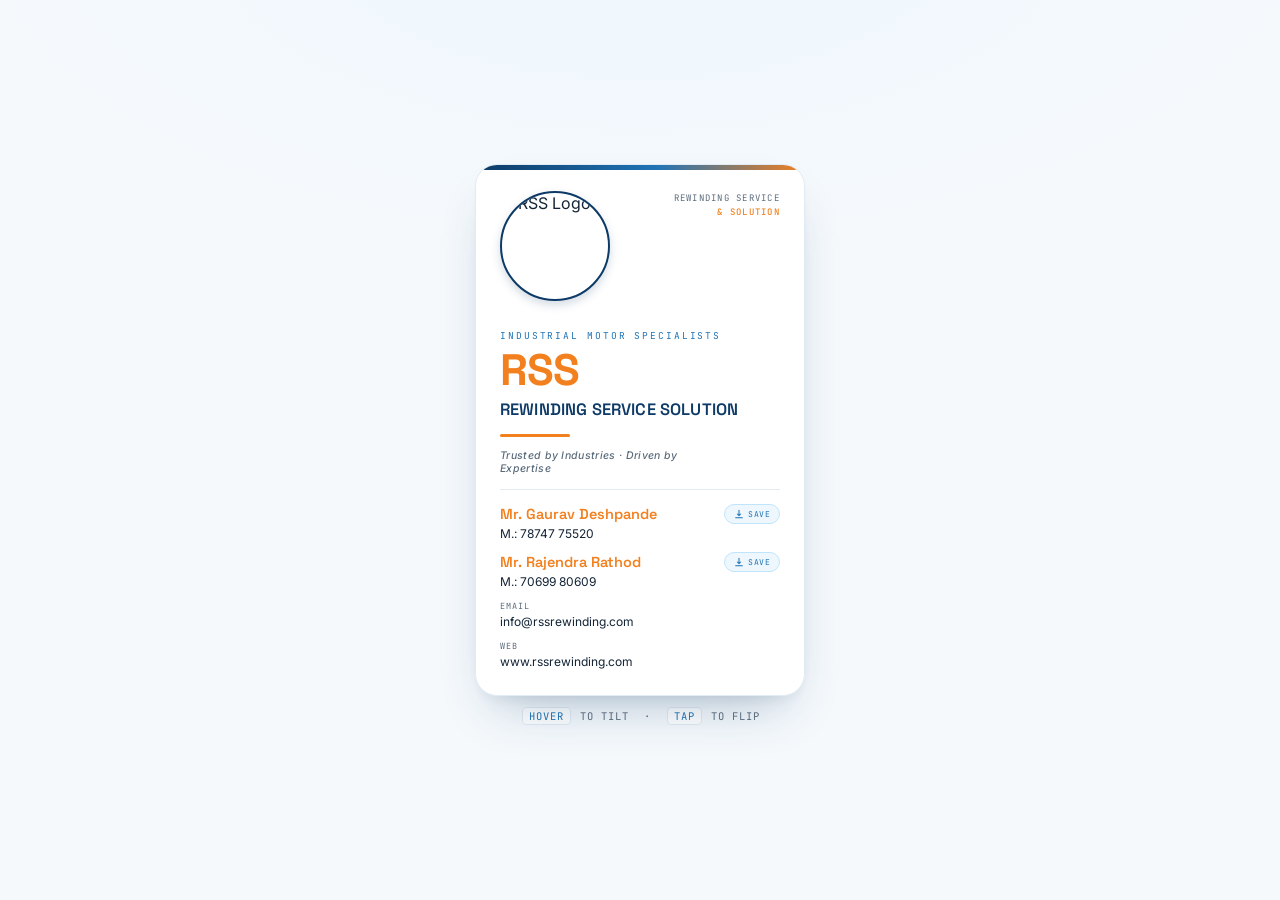
==== index.html @ bc5cca07 "Initial commit" ====
<!doctype html>
<html lang="en">

<head>
    <meta charset="UTF-8" />
    <meta name="viewport" content="width=device-width, initial-scale=1.0, maximum-scale=1" />
    <title>RSS — Rewinding Service Solution</title>
    <link rel="preconnect" href="https://fonts.googleapis.com" />
    <link rel="preconnect" href="https://fonts.gstatic.com" crossorigin />
    <link
        href="https://fonts.googleapis.com/css2?family=Space+Grotesk:wght@500;600;700&family=Inter:wght@400;500;600;700&family=JetBrains+Mono:wght@400;500&display=swap"
        rel="stylesheet" />
    <style>
        :root {
            --navy: #0d3a66;
            --navy-deep: #082138;
            --blue: #1f74b6;
            --sky: #bfe4fb;
            --sky-pale: #eef7fd;
            --orange: #f2801e;
            --orange-dim: #f8ad6b;
            --paper: #ffffff;
            --paper-tint: #f5f9fc;
            --ink: #132436;
            --ink-dim: #5c6c7c;
            --line: #e1ebf3;
            --radius: 22px;
        }

        * {
            box-sizing: border-box;
        }

        html,
        body {
            height: 100%;
        }

        body {
            margin: 0;
            min-height: 100dvh;
            display: flex;
            flex-direction: column;
            align-items: center;
            justify-content: center;
            gap: 22px;
            background:
                radial-gradient(ellipse 90% 60% at 50% -8%, var(--sky-pale) 0%, var(--paper-tint) 60%),
                var(--paper-tint);
            font-family: "Inter", sans-serif;
            color: var(--ink);
            padding: 36px 18px;
            overflow-x: hidden;
        }

        .stage {
            position: relative;
            width: 100%;
            max-width: 330px;
            perspective: 1700px;
        }

        .card-wrap {
            width: 100%;
            aspect-ratio: 0.62/1;
            max-height: 80vh;
            position: relative;
            transform-style: preserve-3d;
            cursor: pointer;
            outline: none;
            opacity: 0;
            transform: translateY(24px) scale(.97);
            animation: riseIn .8s cubic-bezier(.16, .9, .28, 1) .1s forwards;
        }

        @keyframes riseIn {
            to {
                opacity: 1;
                transform: translateY(0) scale(1);
            }
        }

        @keyframes fadeIn {
            to {
                opacity: 1;
            }
        }

        .card {
            position: absolute;
            inset: 0;
            transform-style: preserve-3d;
            transition: transform .15s ease-out;
            will-change: transform;
        }

        .card.flipping {
            transition: transform .7s cubic-bezier(.4, .1, .2, 1);
        }

        .face {
            position: absolute;
            inset: 0;
            border-radius: var(--radius);
            backface-visibility: hidden;
            -webkit-backface-visibility: hidden;
            background: var(--paper);
            border: 1px solid var(--line);
            overflow: hidden;
            display: flex;
            flex-direction: column;
            padding: 26px 24px;
            box-shadow:
                0 26px 50px -22px rgba(13, 58, 102, .32),
                0 8px 18px -10px rgba(13, 58, 102, .14);
        }

        .face.back {
            transform: rotateY(180deg);
        }

        /* signature: a single quiet accent bar along the top edge */
        .topbar {
            position: absolute;
            top: 0;
            left: 0;
            right: 0;
            height: 5px;
            z-index: 0;
            background: linear-gradient(90deg, var(--navy) 0%, var(--blue) 55%, var(--orange) 100%);
        }

        .content {
            position: relative;
            z-index: 1;
            height: 100%;
            display: flex;
            flex-direction: column;
        }

        .row-top {
            display: flex;
            align-items: flex-start;
            justify-content: space-between;
        }

        .logo {
            width: 110px;
            height: 110px;
            border-radius: 50%;
            overflow: hidden;
            display: flex;
            align-items: center;
            justify-content: center;
            background: var(--paper);
            border: 2px solid var(--navy);
            /* Optional gold border */
            flex-shrink: 0;
            box-shadow: 0 4px 10px rgba(13, 58, 102, .18);
        }

        .logo img {
            width: 100%;
            height: 100%;
            object-fit: cover;
            /* Fill the circle */
        }

        .eyebrow {
            font-family: "JetBrains Mono", monospace;
            font-size: 9px;
            letter-spacing: .14em;
            text-transform: uppercase;
            color: var(--ink-dim);
            text-align: right;
            line-height: 1.6;
            max-width: 130px;
        }

        .eyebrow b {
            color: var(--orange);
            font-weight: 500;
        }

        .identity-block {
            margin-top: 22px;
        }

        .company-tag {
            display: inline-block;
            font-family: "JetBrains Mono", monospace;
            font-size: 9.5px;
            letter-spacing: .2em;
            text-transform: uppercase;
            color: var(--blue);
            margin-bottom: 8px;
        }

        .name {
            margin: 0;
            font-family: "Space Grotesk", sans-serif;
            font-weight: 700;
            font-size: 44px;
            line-height: .95;
            letter-spacing: -1px;
            color: var(--orange);
        }

        .name span {
            display: block;
            margin-top: 8px;
            font-size: 16.5px;
            font-weight: 600;
            letter-spacing: .01em;
            line-height: 1.25;
            color: var(--navy);
            text-transform: uppercase;
        }

        .title-divider {
            width: 70px;
            height: 3px;
            margin: 14px 0 12px;
            border-radius: 50px;
            background: var(--orange);
        }

        .role {
            margin: 0;
            font-size: 10.5px;
            font-weight: 500;
            color: var(--ink-dim);
            letter-spacing: .03em;
            max-width: 230px;
            font-style: italic;
        }

        .spacer {
            flex: 1;
        }

        .divider {
            height: 1px;
            background: var(--line);
            margin: 14px 0;
        }

        .contact-grid {
            display: flex;
            flex-direction: column;
            gap: 11px;
        }

        .contact-item {
            display: flex;
            flex-direction: column;
            gap: 2px;
            min-width: 0;
        }

        .contact-item .k {
            font-family: "JetBrains Mono", monospace;
            font-size: 8.5px;
            letter-spacing: .12em;
            text-transform: uppercase;
            color: var(--ink-dim);
        }

        .contact-item .k.person-name {
            font-family: "Space Grotesk", sans-serif;
            font-size: 14.5px;
            font-weight: 600;
            letter-spacing: 0;
            text-transform: none;
            color: var(--orange);
        }

        .contact-item .v {
            font-size: 12px;
            color: var(--ink);
            white-space: nowrap;
            overflow: hidden;
            text-overflow: ellipsis;
        }

        .contact-item .v a {
            color: inherit;
            text-decoration: none;
            border-bottom: 1px solid transparent;
            transition: border-color .2s, color .2s;
        }

        .contact-item .v a:hover {
            border-color: var(--orange);
            color: var(--orange);
        }

        .contact-row {
            display: flex;
            align-items: center;
            justify-content: space-between;
            gap: 8px;
        }

        .save-btn {
            display: inline-flex;
            align-items: center;
            gap: 4px;
            flex-shrink: 0;
            font-family: "JetBrains Mono", monospace;
            font-size: 8px;
            letter-spacing: .06em;
            text-transform: uppercase;
            color: var(--blue);
            background: var(--sky-pale);
            border: 1px solid var(--sky);
            border-radius: 20px;
            padding: 4px 9px;
            cursor: pointer;
            transition: background .2s, color .2s, border-color .2s, transform .15s;
            white-space: nowrap;
        }

        .save-btn:hover {
            background: var(--orange);
            border-color: var(--orange);
            color: #fff;
        }

        .save-btn:active {
            transform: scale(.95);
        }

        .save-btn svg {
            width: 10px;
            height: 10px;
            flex-shrink: 0;
        }

        /* BACK */
        .back-head {
            display: flex;
            justify-content: space-between;
            align-items: flex-start;
        }

        .company-lockup {
            font-family: "Space Grotesk", sans-serif;
            font-weight: 700;
            font-size: 22px;
            line-height: 1.15;
            color: var(--orange);
        }

        .company-lockup span {
            display: block;
            font-size: 12.5px;
            font-weight: 600;
            color: var(--navy);
            letter-spacing: .01em;
            text-transform: uppercase;
            margin-top: 2px;
        }

        .company-sub {
            font-family: "JetBrains Mono", monospace;
            font-size: 8.5px;
            letter-spacing: .12em;
            text-transform: uppercase;
            color: var(--ink-dim);
            margin-top: 5px;
        }

        .back-mark {
            width: 44px;
            height: 44px;
            border-radius: 50%;
            background: var(--paper);
            border: 2px solid var(--navy);
            display: flex;
            align-items: center;
            justify-content: center;
            flex-shrink: 0;
            overflow: hidden;
        }

        .back-mark img {
            width: 100%;
            height: 100%;
            object-fit: cover;
        }

        .services-block {
            margin-top: 16px;
        }

        .services-title {
            font-family: "JetBrains Mono", monospace;
            font-size: 9px;
            letter-spacing: .14em;
            text-transform: uppercase;
            color: var(--blue);
            margin: 0 0 9px;
        }

        .services-list {
            list-style: none;
            margin: 0;
            padding: 0;
            display: flex;
            flex-direction: column;
            gap: 6px;
        }

        .services-list li {
            font-size: 9.7px;
            line-height: 1.3;
            color: var(--ink);
            padding-left: 12px;
            position: relative;
        }

        .services-list li::before {
            content: "";
            position: absolute;
            left: 0;
            top: 5px;
            width: 5px;
            height: 5px;
            border-radius: 50%;
            background: var(--orange);
        }

        .map-embed {
            position: relative;
            width: 100%;
            height: 170px;
            /* Increased from 100px */
            border-radius: 16px;
            overflow: hidden;
            border: 2px solid rgba(195, 161, 90, 0.3);
            margin: 12px 0;
            box-shadow:
                0 8px 20px rgba(0, 0, 0, 0.35),
                inset 0 1px 0 rgba(255, 255, 255, 0.08);
            transition: all 0.35s ease;
        }

        .map-embed:hover {
            transform: translateY(-3px);
            box-shadow:
                0 14px 30px rgba(0, 0, 0, 0.45),
                0 0 20px rgba(195, 161, 90, 0.25);
        }

        .map-embed iframe {
            position: absolute;
            inset: 0;
            width: 100%;
            height: 100%;
            border: none;
            transition: transform 0.4s ease;
        }

        .map-embed::after {
            content: "";
            position: absolute;
            inset: 0;
            background: linear-gradient(to top,
                    rgba(0, 0, 0, 0.25),
                    transparent 35%);
            pointer-events: none;
        }

        .addr {
            font-size: 10px;
            color: var(--ink-dim);
            line-height: 1.5;
            text-align: center;
            padding: 2px 0 4px;
        }

        .back-foot {
            margin-top: auto;
            padding-top: 10px;
            border-top: 1px solid var(--line);
            display: flex;
            justify-content: space-between;
            align-items: center;
            font-family: "JetBrains Mono", monospace;
            font-size: 8.5px;
            letter-spacing: .08em;
            color: var(--ink-dim);
        }

        .back-foot a {
            color: var(--blue);
            text-decoration: none;
        }

        .back-foot a:hover {
            color: var(--orange);
        }

        .back-foot .tap {
            color: var(--orange);
        }

        .hint {
            text-align: center;
            font-family: "JetBrains Mono", monospace;
            font-size: 10.5px;
            letter-spacing: .1em;
            text-transform: uppercase;
            color: var(--ink-dim);
            opacity: 0;
            animation: fadeIn .8s ease 1.2s forwards;
            user-select: none;
        }

        .hint kbd {
            display: inline-block;
            border: 1px solid var(--line);
            border-radius: 4px;
            padding: 1px 6px;
            font-family: inherit;
            color: var(--blue);
            margin: 0 2px;
            background: var(--paper);
        }

        @media (prefers-reduced-motion:reduce) {
            .card-wrap {
                animation: none;
                opacity: 1;
                transform: none;
            }

            .card {
                transition: none !important;
            }

            .hint {
                animation: none;
                opacity: 1;
            }
        }

        @media (max-width:380px) {
            .card-wrap {
                aspect-ratio: .58/1;
            }
        }

        :focus-visible {
            outline: 2px solid var(--orange);
            outline-offset: 3px;
        }
    </style>
</head>

<body>
    <div class="stage">
        <div class="card-wrap" id="cardWrap" tabindex="0" role="button"
            aria-label="Business card. Press Enter or click to flip." aria-pressed="false">
            <div class="card" id="card">

                <!-- FRONT -->
                <div class="face front">
                    <div class="topbar"></div>
                    <div class="content">
                        <div class="row-top">
                            <div class="logo">
                                <img src="logo.jpg" alt="RSS Logo" />
                            </div>
                            <div class="eyebrow">REWINDING SERVICE<br /><b>&amp; SOLUTION</b></div>
                        </div>

                        <div class="identity-block">
                            <span class="company-tag">Industrial Motor Specialists</span>
                            <h1 class="name">RSS<span>Rewinding Service Solution</span></h1>
                            <div class="title-divider"></div>
                            <p class="role">Trusted by Industries · Driven by Expertise</p>
                        </div>

                        <div class="spacer"></div>

                        <div>
                            <div class="divider"></div>
                            <div class="contact-grid">
                                <div class="contact-item">
                                    <div class="contact-row">
                                        <span class="k person-name">Mr. Gaurav Deshpande</span>
                                        <button class="save-btn" type="button"
                                            onclick="event.stopPropagation(); saveVCard('gaurav');">
                                            <svg viewBox="0 0 24 24" fill="none" stroke="currentColor"
                                                stroke-width="2.5" stroke-linecap="round" stroke-linejoin="round">
                                                <path d="M12 3v13m0 0l-4-4m4 4l4-4M4 21h16" />
                                            </svg>
                                            Save
                                        </button>
                                    </div>
                                    <span class="v"><a href="tel:+917874775520">M.: 78747 75520</a></span>
                                </div>
                                <div class="contact-item">
                                    <div class="contact-row">
                                        <span class="k person-name">Mr. Rajendra Rathod</span>
                                        <button class="save-btn" type="button"
                                            onclick="event.stopPropagation(); saveVCard('rajendra');">
                                            <svg viewBox="0 0 24 24" fill="none" stroke="currentColor"
                                                stroke-width="2.5" stroke-linecap="round" stroke-linejoin="round">
                                                <path d="M12 3v13m0 0l-4-4m4 4l4-4M4 21h16" />
                                            </svg>
                                            Save
                                        </button>
                                    </div>
                                    <span class="v"><a href="tel:+917069980609">M.: 70699 80609</a></span>
                                </div>
                                <div class="contact-item">
                                    <span class="k">Email</span>
                                    <span class="v"><a
                                            href="mailto:info@rssrewinding.com">info@rssrewinding.com</a></span>
                                </div>
                                <div class="contact-item">
                                    <span class="k">Web</span>
                                    <span class="v"><a href="https://www.rssrewinding.com" target="_blank"
                                            rel="noopener">www.rssrewinding.com</a></span>
                                </div>
                            </div>
                        </div>
                    </div>
                </div>

                <!-- BACK -->
                <div class="face back">
                    <div class="topbar"></div>
                    <div class="content">
                        <div class="back-head">
                            <div>
                                <div class="company-lockup">RSS<span>Rewinding Service Solution</span></div>
                                <div class="company-sub">Industrial Motor Specialists</div>
                            </div>
                            <div class="back-mark">
                                <img src="logo.jpg" alt="RSS Logo" />
                            </div>
                        </div>

                        <div class="services-block">
                            <p class="services-title">Our Services / Expertise</p>
                            <ul class="services-list">
                                <li>Rewinding &amp; Overhauling of AC Generator/Alternator upto 1500 KVA</li>
                                <li>Servo/DC Motor Rewinding &amp; Repairing</li>
                                <li>All Types of Submersible Pump Rewinding &amp; Overhauling</li>
                                <li>Emergency Breakdown Service</li>
                                <li>24/7 After Service Support</li>
                            </ul>
                        </div>

                        <div class="map-embed">
                            <iframe
                                src="https://www.google.com/maps/embed?pb=!1m18!1m12!1m3!1d3691.5289674523124!2d73.22613171159875!3d22.29582597960497!2m3!1f0!2f0!3f0!3m2!1i1024!2i768!4f13.1!3m3!1m2!1s0x395fc5827a986d63%3A0x74d69cfa0813fa25!2sJay%20Ranchhod%20Complex%2C%20C%2F21%2C%20Society%202%2C%20Aadhar%20Society%2C%20Waghodia%2C%20Vadodara%2C%20Gujarat%20390019!5e0!3m2!1sen!2sin!4v1783432818282!5m2!1sen!2sin"
                                loading="lazy" referrerpolicy="strict-origin-when-cross-origin"
                                title="RSS Rewinding Service Solution location on Google Maps"></iframe>
                            <!-- <span class="map-embed-label">Tap to open map</span> -->
                        </div>
                        <div class="addr">
                            Jay Ranchod Complex, Post - Manjusar, Taluka - Savli,<br />District Vadodara - 391775
                        </div>

                        <div class="back-foot">
                            <a href="mailto:info@rssrewinding.com">info@rssrewinding.com</a>
                            <span class="tap">TAP TO RETURN</span>
                        </div>
                    </div>
                </div>

            </div>
        </div>

        <p class="hint"><kbd>hover</kbd> to tilt &nbsp;·&nbsp; <kbd>tap</kbd> to flip</p>
    </div>

    <script>
        function saveVCard(person) {
            const people = {
                gaurav: {
                    name: "Gaurav Deshpande",
                    title: "Managing Partner",
                    tel: "+91 78747 75520",
                    email: "gaurav@rssrewinding.com"
                },
                rajendra: {
                    name: "Rajendra Rathod",
                    title: "Managing Partner",
                    tel: "+91 70699 80609",
                    email: "rajendra@rssrewinding.com"
                }
            };
            const p = people[person];
            if (!p) return;
            const nameParts = p.name.split(" ");
            const family = nameParts.pop();
            const given = nameParts.join(" ");
            const vcf = [
                "BEGIN:VCARD",
                "VERSION:3.0",
                `N:${family};${given};;;`,
                `FN:${p.name}`,
                "ORG:RSS - Rewinding Service Solution",
                `TITLE:${p.title}`,
                `TEL;TYPE=CELL,VOICE:${p.tel}`,
                `EMAIL;TYPE=INTERNET:${p.email}`,
                "URL:https://www.rssrewinding.com",
                "END:VCARD"
            ].join("\r\n");

            const blob = new Blob([vcf], { type: "text/vcard;charset=utf-8" });
            const url = URL.createObjectURL(blob);
            const a = document.createElement("a");
            a.href = url;
            a.download = p.name.replace(/\s+/g, "_") + ".vcf";
            document.body.appendChild(a);
            a.click();
            document.body.removeChild(a);
            URL.revokeObjectURL(url);
        }

        (function () {
            const wrap = document.getElementById("cardWrap");
            const card = document.getElementById("card");
            let flipped = false;
            let rafId = null;
            const isCoarse = window.matchMedia("(hover: none), (pointer: coarse)").matches;

            function applyTilt(x, y, rect) {
                const px = (x - rect.left) / rect.width;
                const py = (y - rect.top) / rect.height;
                const rotY = (px - 0.5) * 12;
                const rotX = (0.5 - py) * 8;
                const baseFlip = flipped ? 180 : 0;
                card.style.transform = `rotateY(${baseFlip + (flipped ? -rotY : rotY)}deg) rotateX(${rotX}deg)`;
            }
            function resetTilt() {
                card.style.transform = `rotateY(${flipped ? 180 : 0}deg) rotateX(0deg)`;
            }
            if (!isCoarse) {
                wrap.addEventListener("mousemove", (e) => {
                    const rect = wrap.getBoundingClientRect();
                    if (rafId) cancelAnimationFrame(rafId);
                    rafId = requestAnimationFrame(() => applyTilt(e.clientX, e.clientY, rect));
                });
                wrap.addEventListener("mouseleave", () => {
                    card.classList.add("flipping");
                    resetTilt();
                    setTimeout(() => card.classList.remove("flipping"), 700);
                });
            }
            function doFlip() {
                flipped = !flipped;
                card.classList.add("flipping");
                card.style.transform = `rotateY(${flipped ? 180 : 0}deg) rotateX(0deg)`;
                wrap.setAttribute("aria-pressed", String(flipped));
                setTimeout(() => card.classList.remove("flipping"), 700);
            }
            wrap.addEventListener("click", doFlip);
            wrap.addEventListener("keydown", (e) => {
                if (e.key === "Enter" || e.key === " ") {
                    e.preventDefault();
                    doFlip();
                }
            });
        })();
    </script>
</body>

</html>
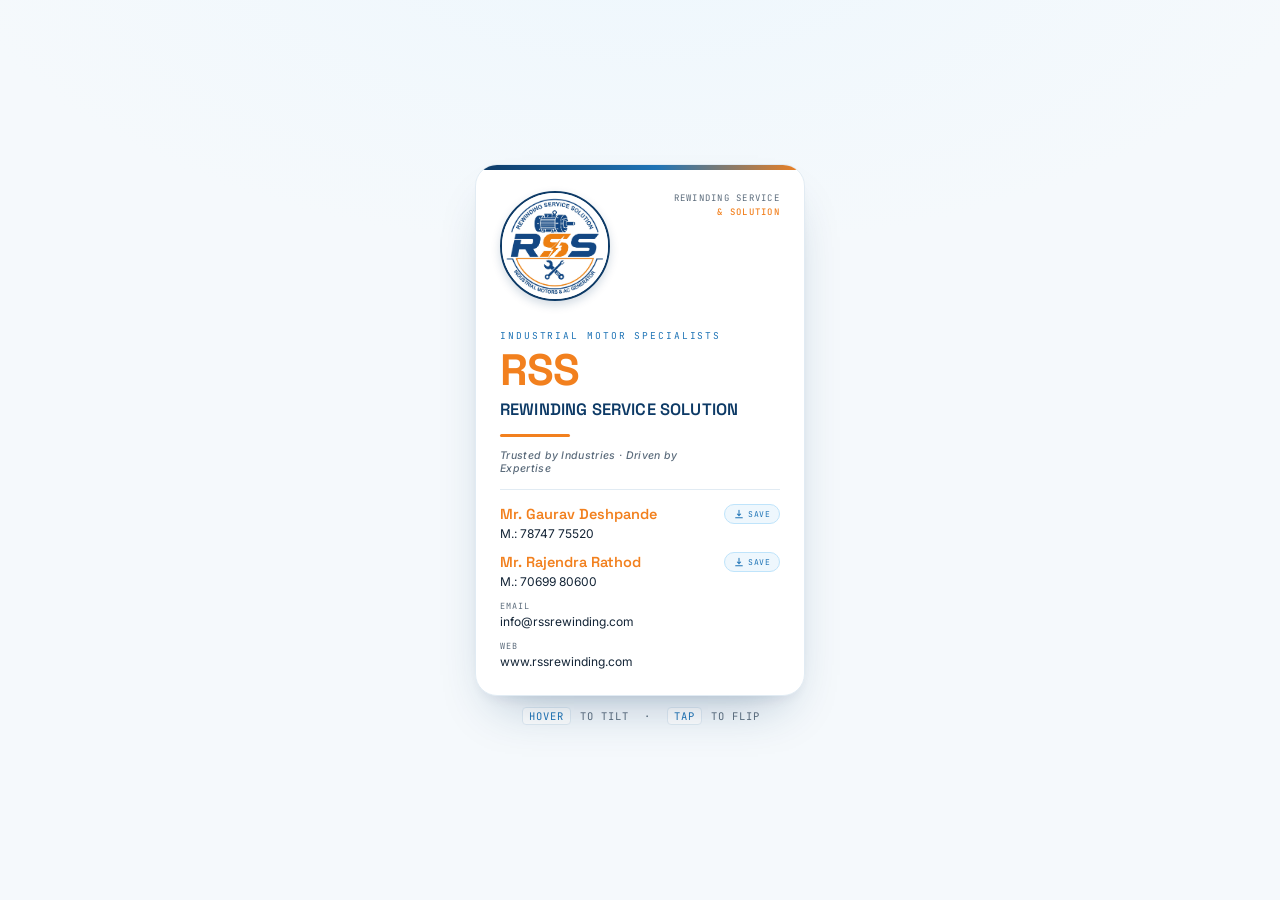
==== commit ceecca35: "Improved UI and fixed responsive layout" ====
--- a/index.html
+++ b/index.html
@@ -5,6 +5,30 @@
     <meta charset="UTF-8" />
     <meta name="viewport" content="width=device-width, initial-scale=1.0, maximum-scale=1" />
     <title>RSS — Rewinding Service Solution</title>
+
+    <!-- Favicon -->
+    <link rel="icon" type="image/jpeg" href="https://i.ibb.co/wZp1SK8t/favicon.png" />
+    <link rel="apple-touch-icon" href="https://i.ibb.co/wZp1SK8t/favicon.png" />
+
+    <!-- SEO -->
+    <meta name="description" content="RSS Rewinding Service Solution, Vadodara — industrial motor, AC generator/alternator, servo/DC motor & submersible pump rewinding specialists. 24/7 emergency breakdown service. Tap to view contact details and save to your phone." />
+    <meta name="keywords" content="RSS Rewinding Service Solution, motor rewinding Vadodara, AC generator rewinding, alternator rewinding, servo motor rewinding, submersible pump rewinding, industrial motor repair Gujarat, emergency breakdown service" />
+    <meta name="author" content="RSS Rewinding Service Solution" />
+    <meta name="robots" content="index, follow" />
+
+    <!-- Open Graph / WhatsApp, Facebook link preview -->
+    <meta property="og:type" content="business.business" />
+    <meta property="og:title" content="RSS — Rewinding Service Solution" />
+    <meta property="og:description" content="Industrial motor, generator & pump rewinding specialists in Vadodara. Trusted by industries, driven by expertise. Tap to view contact details and save to your phone." />
+    <meta property="og:site_name" content="RSS Rewinding Service Solution" />
+    <meta property="og:image" content="https://i.ibb.co/nsx7LrLH/logo.jpg" />
+
+    <!-- Twitter card -->
+    <meta name="twitter:card" content="summary" />
+    <meta name="twitter:title" content="RSS — Rewinding Service Solution" />
+    <meta name="twitter:description" content="Industrial motor, generator & pump rewinding specialists in Vadodara. 24/7 emergency breakdown service." />
+    <meta name="twitter:image" content="https://i.ibb.co/nsx7LrLH/logo.jpg" />
+
     <link rel="preconnect" href="https://fonts.googleapis.com" />
     <link rel="preconnect" href="https://fonts.gstatic.com" crossorigin />
     <link
@@ -58,6 +82,7 @@
             width: 100%;
             max-width: 330px;
             perspective: 1700px;
+            -webkit-perspective: 1700px;
         }
 
         .card-wrap {
@@ -66,6 +91,7 @@
             max-height: 80vh;
             position: relative;
             transform-style: preserve-3d;
+            -webkit-transform-style: preserve-3d;
             cursor: pointer;
             outline: none;
             opacity: 0;
@@ -90,6 +116,7 @@
             position: absolute;
             inset: 0;
             transform-style: preserve-3d;
+            -webkit-transform-style: preserve-3d;
             transition: transform .15s ease-out;
             will-change: transform;
         }
@@ -98,12 +125,29 @@
             transition: transform .7s cubic-bezier(.4, .1, .2, 1);
         }
 
+        /* Outer layer: ONLY handles the 3D transform + backface-visibility.
+           iOS Safari fails to hide the back face if border-radius/overflow
+           live on the same element as backface-visibility, so those are
+           moved to .face-inner below. */
         .face {
             position: absolute;
             inset: 0;
-            border-radius: var(--radius);
             backface-visibility: hidden;
             -webkit-backface-visibility: hidden;
+            transform: translateZ(0);
+            -webkit-transform: translateZ(0);
+        }
+
+        .face.back {
+            transform: rotateY(180deg) translateZ(0);
+            -webkit-transform: rotateY(180deg) translateZ(0);
+        }
+
+        /* Inner layer: visual styling only */
+        .face-inner {
+            position: absolute;
+            inset: 0;
+            border-radius: var(--radius);
             background: var(--paper);
             border: 1px solid var(--line);
             overflow: hidden;
@@ -113,10 +157,6 @@
             box-shadow:
                 0 26px 50px -22px rgba(13, 58, 102, .32),
                 0 8px 18px -10px rgba(13, 58, 102, .14);
-        }
-
-        .face.back {
-            transform: rotateY(180deg);
         }
 
         /* signature: a single quiet accent bar along the top edge */
@@ -154,7 +194,6 @@
             justify-content: center;
             background: var(--paper);
             border: 2px solid var(--navy);
-            /* Optional gold border */
             flex-shrink: 0;
             box-shadow: 0 4px 10px rgba(13, 58, 102, .18);
         }
@@ -163,7 +202,6 @@
             width: 100%;
             height: 100%;
             object-fit: cover;
-            /* Fill the circle */
         }
 
         .eyebrow {
@@ -435,7 +473,6 @@
             position: relative;
             width: 100%;
             height: 170px;
-            /* Increased from 100px */
             border-radius: 16px;
             overflow: hidden;
             border: 2px solid rgba(195, 161, 90, 0.3);
@@ -567,11 +604,12 @@
 
                 <!-- FRONT -->
                 <div class="face front">
+                  <div class="face-inner">
                     <div class="topbar"></div>
                     <div class="content">
                         <div class="row-top">
                             <div class="logo">
-                                <img src="logo.jpg" alt="RSS Logo" />
+                                <img src="../asset/logo.jpg" alt="RSS Logo" />
                             </div>
                             <div class="eyebrow">REWINDING SERVICE<br /><b>&amp; SOLUTION</b></div>
                         </div>
@@ -614,7 +652,7 @@
                                             Save
                                         </button>
                                     </div>
-                                    <span class="v"><a href="tel:+917069980609">M.: 70699 80609</a></span>
+                                    <span class="v"><a href="tel:+917069980600">M.: 70699 80600</a></span>
                                 </div>
                                 <div class="contact-item">
                                     <span class="k">Email</span>
@@ -629,10 +667,12 @@
                             </div>
                         </div>
                     </div>
+                  </div>
                 </div>
 
                 <!-- BACK -->
                 <div class="face back">
+                  <div class="face-inner">
                     <div class="topbar"></div>
                     <div class="content">
                         <div class="back-head">
@@ -641,7 +681,7 @@
                                 <div class="company-sub">Industrial Motor Specialists</div>
                             </div>
                             <div class="back-mark">
-                                <img src="logo.jpg" alt="RSS Logo" />
+                                <img src="../asset/logo.jpg" alt="RSS Logo" />
                             </div>
                         </div>
 
@@ -661,7 +701,6 @@
                                 src="https://www.google.com/maps/embed?pb=!1m18!1m12!1m3!1d3691.5289674523124!2d73.22613171159875!3d22.29582597960497!2m3!1f0!2f0!3f0!3m2!1i1024!2i768!4f13.1!3m3!1m2!1s0x395fc5827a986d63%3A0x74d69cfa0813fa25!2sJay%20Ranchhod%20Complex%2C%20C%2F21%2C%20Society%202%2C%20Aadhar%20Society%2C%20Waghodia%2C%20Vadodara%2C%20Gujarat%20390019!5e0!3m2!1sen!2sin!4v1783432818282!5m2!1sen!2sin"
                                 loading="lazy" referrerpolicy="strict-origin-when-cross-origin"
                                 title="RSS Rewinding Service Solution location on Google Maps"></iframe>
-                            <!-- <span class="map-embed-label">Tap to open map</span> -->
                         </div>
                         <div class="addr">
                             Jay Ranchod Complex, Post - Manjusar, Taluka - Savli,<br />District Vadodara - 391775
@@ -672,6 +711,7 @@
                             <span class="tap">TAP TO RETURN</span>
                         </div>
                     </div>
+                  </div>
                 </div>
 
             </div>
@@ -692,7 +732,7 @@
                 rajendra: {
                     name: "Rajendra Rathod",
                     title: "Managing Partner",
-                    tel: "+91 70699 80609",
+                    tel: "+91 70699 80600",
                     email: "rajendra@rssrewinding.com"
                 }
             };
@@ -714,15 +754,30 @@
                 "END:VCARD"
             ].join("\r\n");
 
-            const blob = new Blob([vcf], { type: "text/vcard;charset=utf-8" });
-            const url = URL.createObjectURL(blob);
-            const a = document.createElement("a");
-            a.href = url;
-            a.download = p.name.replace(/\s+/g, "_") + ".vcf";
-            document.body.appendChild(a);
-            a.click();
-            document.body.removeChild(a);
-            URL.revokeObjectURL(url);
+            const filename = p.name.replace(/\s+/g, "_") + ".vcf";
+            const isAndroid = /Android/i.test(navigator.userAgent);
+
+            if (isAndroid) {
+                // Android: navigate straight to the vCard as text/x-vcard content
+                // (no "download" attribute) so Chrome/Android hands it to the
+                // Contacts app chooser directly instead of just saving a file
+                // to Downloads.
+                const dataUri = "data:text/x-vcard;charset=utf-8," + encodeURIComponent(vcf);
+                window.location.href = dataUri;
+            } else {
+                // iOS / desktop: Blob download works reliably here — iOS Safari
+                // shows the "Add to Contacts" preview when the .vcf is opened,
+                // and desktop OSes import it via double-click.
+                const blob = new Blob([vcf], { type: "text/vcard;charset=utf-8" });
+                const url = URL.createObjectURL(blob);
+                const a = document.createElement("a");
+                a.href = url;
+                a.download = filename;
+                document.body.appendChild(a);
+                a.click();
+                document.body.removeChild(a);
+                setTimeout(() => URL.revokeObjectURL(url), 3000);
+            }
         }
 
         (function () {
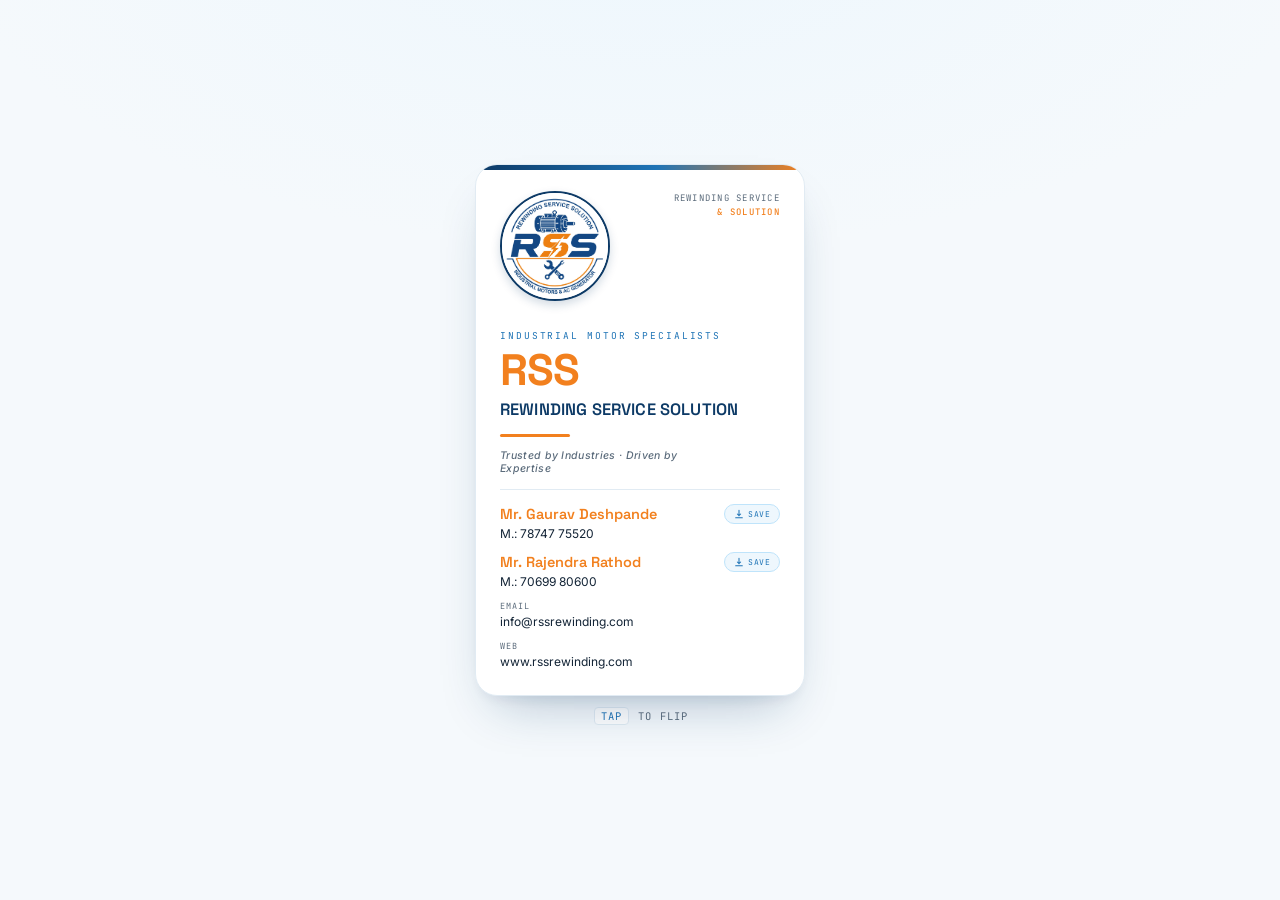
==== commit ee0309e1: "Improved UI and fixed responsive layout" ====
--- a/index.html
+++ b/index.html
@@ -21,13 +21,13 @@
     <meta property="og:title" content="RSS — Rewinding Service Solution" />
     <meta property="og:description" content="Industrial motor, generator & pump rewinding specialists in Vadodara. Trusted by industries, driven by expertise. Tap to view contact details and save to your phone." />
     <meta property="og:site_name" content="RSS Rewinding Service Solution" />
-    <meta property="og:image" content="https://i.ibb.co/nsx7LrLH/logo.jpg" />
+    <meta property="og:image" content="https://i.ibb.co/QvBYwB5M/Main.png" />
 
     <!-- Twitter card -->
     <meta name="twitter:card" content="summary" />
     <meta name="twitter:title" content="RSS — Rewinding Service Solution" />
     <meta name="twitter:description" content="Industrial motor, generator & pump rewinding specialists in Vadodara. 24/7 emergency breakdown service." />
-    <meta name="twitter:image" content="https://i.ibb.co/nsx7LrLH/logo.jpg" />
+    <meta name="twitter:image" content="https://i.ibb.co/QvBYwB5M/Main.png" />
 
     <link rel="preconnect" href="https://fonts.googleapis.com" />
     <link rel="preconnect" href="https://fonts.gstatic.com" crossorigin />
@@ -698,7 +698,7 @@
 
                         <div class="map-embed">
                             <iframe
-                                src="https://www.google.com/maps/embed?pb=!1m18!1m12!1m3!1d3691.5289674523124!2d73.22613171159875!3d22.29582597960497!2m3!1f0!2f0!3f0!3m2!1i1024!2i768!4f13.1!3m3!1m2!1s0x395fc5827a986d63%3A0x74d69cfa0813fa25!2sJay%20Ranchhod%20Complex%2C%20C%2F21%2C%20Society%202%2C%20Aadhar%20Society%2C%20Waghodia%2C%20Vadodara%2C%20Gujarat%20390019!5e0!3m2!1sen!2sin!4v1783432818282!5m2!1sen!2sin"
+                                src="https://www.google.com/maps/embed?pb=!1m17!1m12!1m3!1d639.8899894047187!2d73.18946529458168!3d22.443450516256927!2m3!1f0!2f0!3f0!3m2!1i1024!2i768!4f13.1!3m2!1m1!2zMjLCsDI2JzM3LjgiTiA3M8KwMTEnMjMuMSJF!5e1!3m2!1sen!2sin!4v1783669080116!5m2!1sen!2sin"
                                 loading="lazy" referrerpolicy="strict-origin-when-cross-origin"
                                 title="RSS Rewinding Service Solution location on Google Maps"></iframe>
                         </div>
@@ -717,7 +717,8 @@
             </div>
         </div>
 
-        <p class="hint"><kbd>hover</kbd> to tilt &nbsp;·&nbsp; <kbd>tap</kbd> to flip</p>
+        <p class="hint"><kbd>tap</kbd> to flip</p>
+        <!-- <p class="hint"><kbd>hover</kbd> to tilt &nbsp;·&nbsp; <kbd>tap</kbd> to flip</p> -->
     </div>
 
     <script>
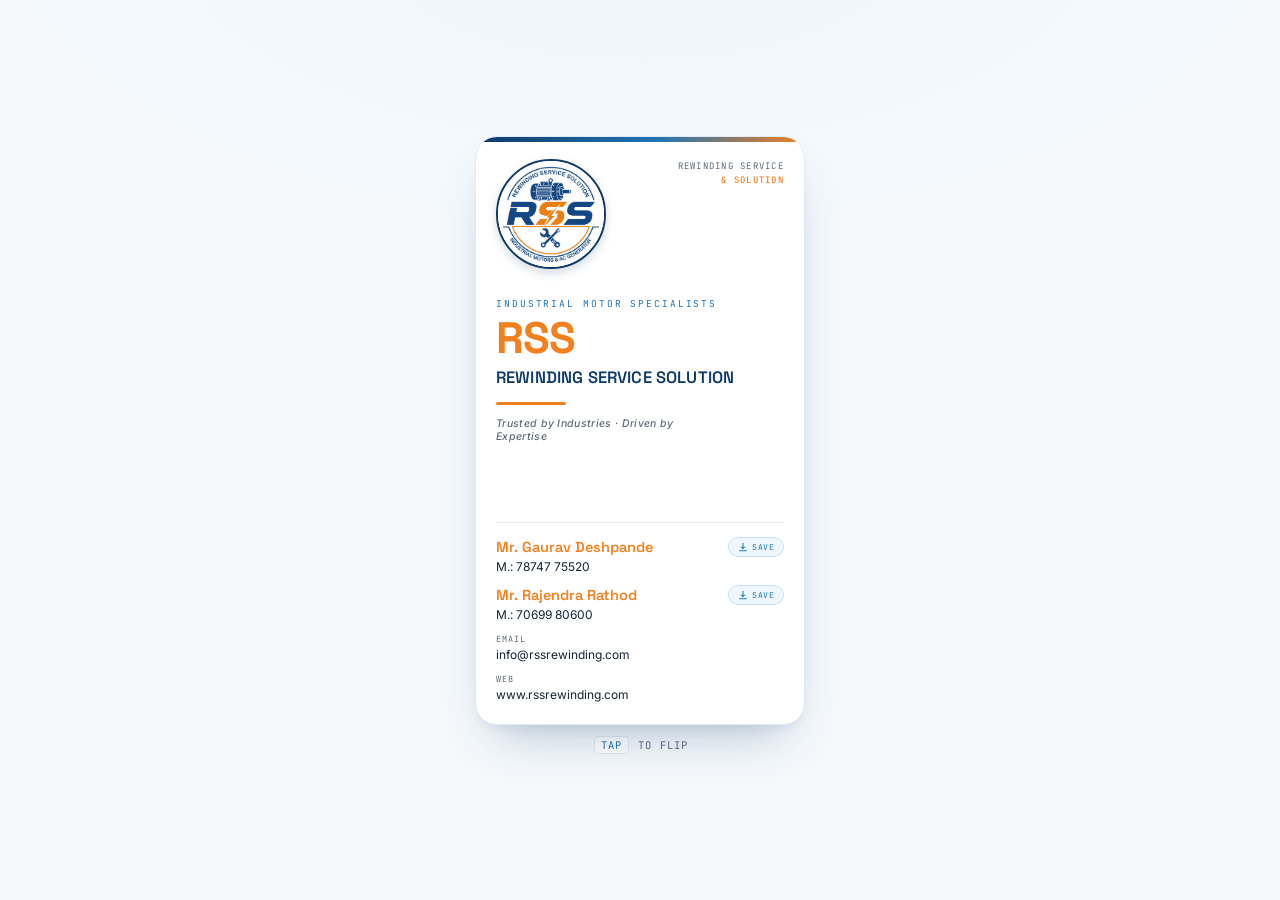
==== commit 7b4b4755: "Improved UI and fixed responsive layout" ====
--- a/index.html
+++ b/index.html
@@ -87,8 +87,8 @@
 
         .card-wrap {
             width: 100%;
-            aspect-ratio: 0.62/1;
-            max-height: 80vh;
+            aspect-ratio: 0.56/1;
+            max-height: 92vh;
             position: relative;
             transform-style: preserve-3d;
             -webkit-transform-style: preserve-3d;
@@ -153,7 +153,7 @@
             overflow: hidden;
             display: flex;
             flex-direction: column;
-            padding: 26px 24px;
+            padding: 22px 20px;
             box-shadow:
                 0 26px 50px -22px rgba(13, 58, 102, .32),
                 0 8px 18px -10px rgba(13, 58, 102, .14);
@@ -428,8 +428,9 @@
             object-fit: cover;
         }
 
+        /* SERVICES -> IMAGE GRID */
         .services-block {
-            margin-top: 16px;
+            margin-top: 10px;
         }
 
         .services-title {
@@ -438,109 +439,167 @@
             letter-spacing: .14em;
             text-transform: uppercase;
             color: var(--blue);
-            margin: 0 0 9px;
-        }
-
-        .services-list {
-            list-style: none;
-            margin: 0;
-            padding: 0;
+            margin: 0 0 7px;
+        }
+
+        .services-grid {
+            display: grid;
+            grid-template-columns: 1fr 1fr;
+            gap: 7px;
+        }
+
+        .service-item {
             display: flex;
             flex-direction: column;
-            gap: 6px;
-        }
-
-        .services-list li {
-            font-size: 9.7px;
-            line-height: 1.3;
-            color: var(--ink);
-            padding-left: 12px;
-            position: relative;
-        }
-
-        .services-list li::before {
-            content: "";
-            position: absolute;
-            left: 0;
-            top: 5px;
-            width: 5px;
-            height: 5px;
-            border-radius: 50%;
-            background: var(--orange);
-        }
-
-        .map-embed {
+            align-items: center;
+            gap: 4px;
+        }
+
+        .service-img {
             position: relative;
             width: 100%;
-            height: 170px;
-            border-radius: 16px;
+            aspect-ratio: 1/1;
+            border-radius: 12px;
             overflow: hidden;
-            border: 2px solid rgba(195, 161, 90, 0.3);
-            margin: 12px 0;
-            box-shadow:
-                0 8px 20px rgba(0, 0, 0, 0.35),
-                inset 0 1px 0 rgba(255, 255, 255, 0.08);
-            transition: all 0.35s ease;
-        }
-
-        .map-embed:hover {
-            transform: translateY(-3px);
-            box-shadow:
-                0 14px 30px rgba(0, 0, 0, 0.45),
-                0 0 20px rgba(195, 161, 90, 0.25);
-        }
-
-        .map-embed iframe {
+            background: linear-gradient(135deg, var(--sky-pale), var(--sky));
+            border: 1px solid var(--line);
+        }
+
+        .service-img img {
             position: absolute;
             inset: 0;
             width: 100%;
             height: 100%;
-            border: none;
-            transition: transform 0.4s ease;
-        }
-
-        .map-embed::after {
-            content: "";
-            position: absolute;
-            inset: 0;
-            background: linear-gradient(to top,
-                    rgba(0, 0, 0, 0.25),
-                    transparent 35%);
-            pointer-events: none;
-        }
-
-        .addr {
+            object-fit: cover;
+        }
+
+        .service-label {
+            font-family: "JetBrains Mono", monospace;
+            font-size: 8.5px;
+            letter-spacing: .04em;
+            text-transform: uppercase;
+            font-weight: 600;
+            color: var(--navy);
+            text-align: center;
+        }
+
+        .location-card {
+            display: flex;
+            align-items: flex-start;
+            gap: 11px;
+            background: var(--sky-pale);
+            border: 1px solid var(--line);
+            border-radius: 16px;
+            padding: 10px 12px;
+            margin: 10px 0 8px;
+        }
+
+        .location-pin {
+            width: 32px;
+            height: 32px;
+            border-radius: 50%;
+            background: var(--navy);
+            display: flex;
+            align-items: center;
+            justify-content: center;
+            flex-shrink: 0;
+        }
+
+        .location-pin svg {
+            width: 16px;
+            height: 16px;
+        }
+
+        .location-info {
+            flex: 1;
+            min-width: 0;
+        }
+
+        .location-label {
+            display: block;
+            font-family: "JetBrains Mono", monospace;
+            font-size: 8.5px;
+            letter-spacing: .12em;
+            text-transform: uppercase;
+            color: var(--blue);
+            margin-bottom: 4px;
+        }
+
+        .location-addr {
+            display: block;
+            font-size: 10.5px;
+            line-height: 1.45;
+            color: var(--ink-dim);
+        }
+
+        .directions-btn {
+            display: flex;
+            align-items: center;
+            justify-content: center;
+            gap: 6px;
+            width: 100%;
+            font-family: "JetBrains Mono", monospace;
             font-size: 10px;
-            color: var(--ink-dim);
-            line-height: 1.5;
-            text-align: center;
-            padding: 2px 0 4px;
+            letter-spacing: .08em;
+            text-transform: uppercase;
+            color: var(--navy);
+            background: var(--paper);
+            border: 1.5px solid var(--navy);
+            border-radius: 30px;
+            padding: 8px 12px;
+            text-decoration: none;
+            cursor: pointer;
+            transition: background .2s, color .2s, transform .15s;
+        }
+
+        .directions-btn:hover {
+            background: var(--navy);
+            color: #fff;
+        }
+
+        .directions-btn:active {
+            transform: scale(.97);
+        }
+
+        .directions-btn svg {
+            width: 12px;
+            height: 12px;
+            flex-shrink: 0;
         }
 
         .back-foot {
             margin-top: auto;
-            padding-top: 10px;
+            padding-top: 9px;
             border-top: 1px solid var(--line);
             display: flex;
             justify-content: space-between;
             align-items: center;
             font-family: "JetBrains Mono", monospace;
             font-size: 8.5px;
-            letter-spacing: .08em;
+            letter-spacing: .06em;
             color: var(--ink-dim);
+            gap: 8px;
         }
 
         .back-foot a {
             color: var(--blue);
             text-decoration: none;
+            white-space: nowrap;
+            overflow: hidden;
+            text-overflow: ellipsis;
         }
 
         .back-foot a:hover {
             color: var(--orange);
         }
 
-        .back-foot .tap {
-            color: var(--orange);
+        .back-foot .gst {
+            flex-shrink: 0;
+        }
+
+        .back-foot .gst b {
+            color: var(--navy);
+            font-weight: 600;
         }
 
         .hint {
@@ -585,7 +644,7 @@
 
         @media (max-width:380px) {
             .card-wrap {
-                aspect-ratio: .58/1;
+                aspect-ratio: .52/1;
             }
         }
 
@@ -686,29 +745,66 @@
                         </div>
 
                         <div class="services-block">
-                            <p class="services-title">Our Services / Expertise</p>
-                            <ul class="services-list">
-                                <li>Rewinding &amp; Overhauling of AC Generator/Alternator upto 1500 KVA</li>
-                                <li>Servo/DC Motor Rewinding &amp; Repairing</li>
-                                <li>All Types of Submersible Pump Rewinding &amp; Overhauling</li>
-                                <li>Emergency Breakdown Service</li>
-                                <li>24/7 After Service Support</li>
-                            </ul>
+                            <p class="services-title">Our Expertise</p>
+                            <div class="services-grid">
+                                <div class="service-item">
+                                    <div class="service-img">
+                                        <img src="../asset/Induction motor.png" alt="Induction Motor Rewinding"
+                                            onerror="this.style.display='none'" />
+                                    </div>
+                                    <span class="service-label">Induction Motor</span>
+                                </div>
+                                <div class="service-item">
+                                    <div class="service-img">
+                                        <img src="../asset/AC generator.png" alt="AC Generator Rewinding"
+                                            onerror="this.style.display='none'" />
+                                    </div>
+                                    <span class="service-label">AC Generator</span>
+                                </div>
+                                <div class="service-item">
+                                    <div class="service-img">
+                                        <img src="../asset/Submersible pump.png" alt="Submersible Pump Repair"
+                                            onerror="this.style.display='none'" />
+                                    </div>
+                                    <span class="service-label">Submersible Pump</span>
+                                </div>
+                                <div class="service-item">
+                                    <div class="service-img">
+                                        <img src="../asset/24.png" alt="24x7 Emergency Service"
+                                            onerror="this.style.display='none'" />
+                                    </div>
+                                    <span class="service-label">24x7 Emergency</span>
+                                </div>
+                            </div>
                         </div>
 
-                        <div class="map-embed">
-                            <iframe
-                                src="https://www.google.com/maps/embed?pb=!1m17!1m12!1m3!1d639.8899894047187!2d73.18946529458168!3d22.443450516256927!2m3!1f0!2f0!3f0!3m2!1i1024!2i768!4f13.1!3m2!1m1!2zMjLCsDI2JzM3LjgiTiA3M8KwMTEnMjMuMSJF!5e1!3m2!1sen!2sin!4v1783669080116!5m2!1sen!2sin"
-                                loading="lazy" referrerpolicy="strict-origin-when-cross-origin"
-                                title="RSS Rewinding Service Solution location on Google Maps"></iframe>
+                        <div class="location-card">
+                            <div class="location-pin">
+                                <svg viewBox="0 0 24 24" fill="none" stroke="#fff" stroke-width="2"
+                                    stroke-linecap="round" stroke-linejoin="round">
+                                    <path d="M21 10c0 6-9 12-9 12s-9-6-9-12a9 9 0 0 1 18 0Z" />
+                                    <circle cx="12" cy="10" r="3" />
+                                </svg>
+                            </div>
+                            <div class="location-info">
+                                <span class="location-label">Visit Us</span>
+                                <span class="location-addr">Jay Ranchod Complex, Post - Manjusar, Taluka - Savli,
+                                    District Vadodara - 391775</span>
+                            </div>
                         </div>
-                        <div class="addr">
-                            Jay Ranchod Complex, Post - Manjusar, Taluka - Savli,<br />District Vadodara - 391775
-                        </div>
+                        <a class="directions-btn"
+                            href="https://www.google.com/maps/search/?api=1&query=22.4438455,73.1897571"
+                            target="_blank" rel="noopener">
+                            <svg viewBox="0 0 24 24" fill="none" stroke="currentColor" stroke-width="2.5"
+                                stroke-linecap="round" stroke-linejoin="round">
+                                <path d="M9 18l6-6-6-6" />
+                            </svg>
+                            Get Directions
+                        </a>
 
                         <div class="back-foot">
                             <a href="mailto:info@rssrewinding.com">info@rssrewinding.com</a>
-                            <span class="tap">TAP TO RETURN</span>
+                            <span class="gst">GSTIN <b>24ABOFR2030E1ZJ</b></span>
                         </div>
                     </div>
                   </div>
